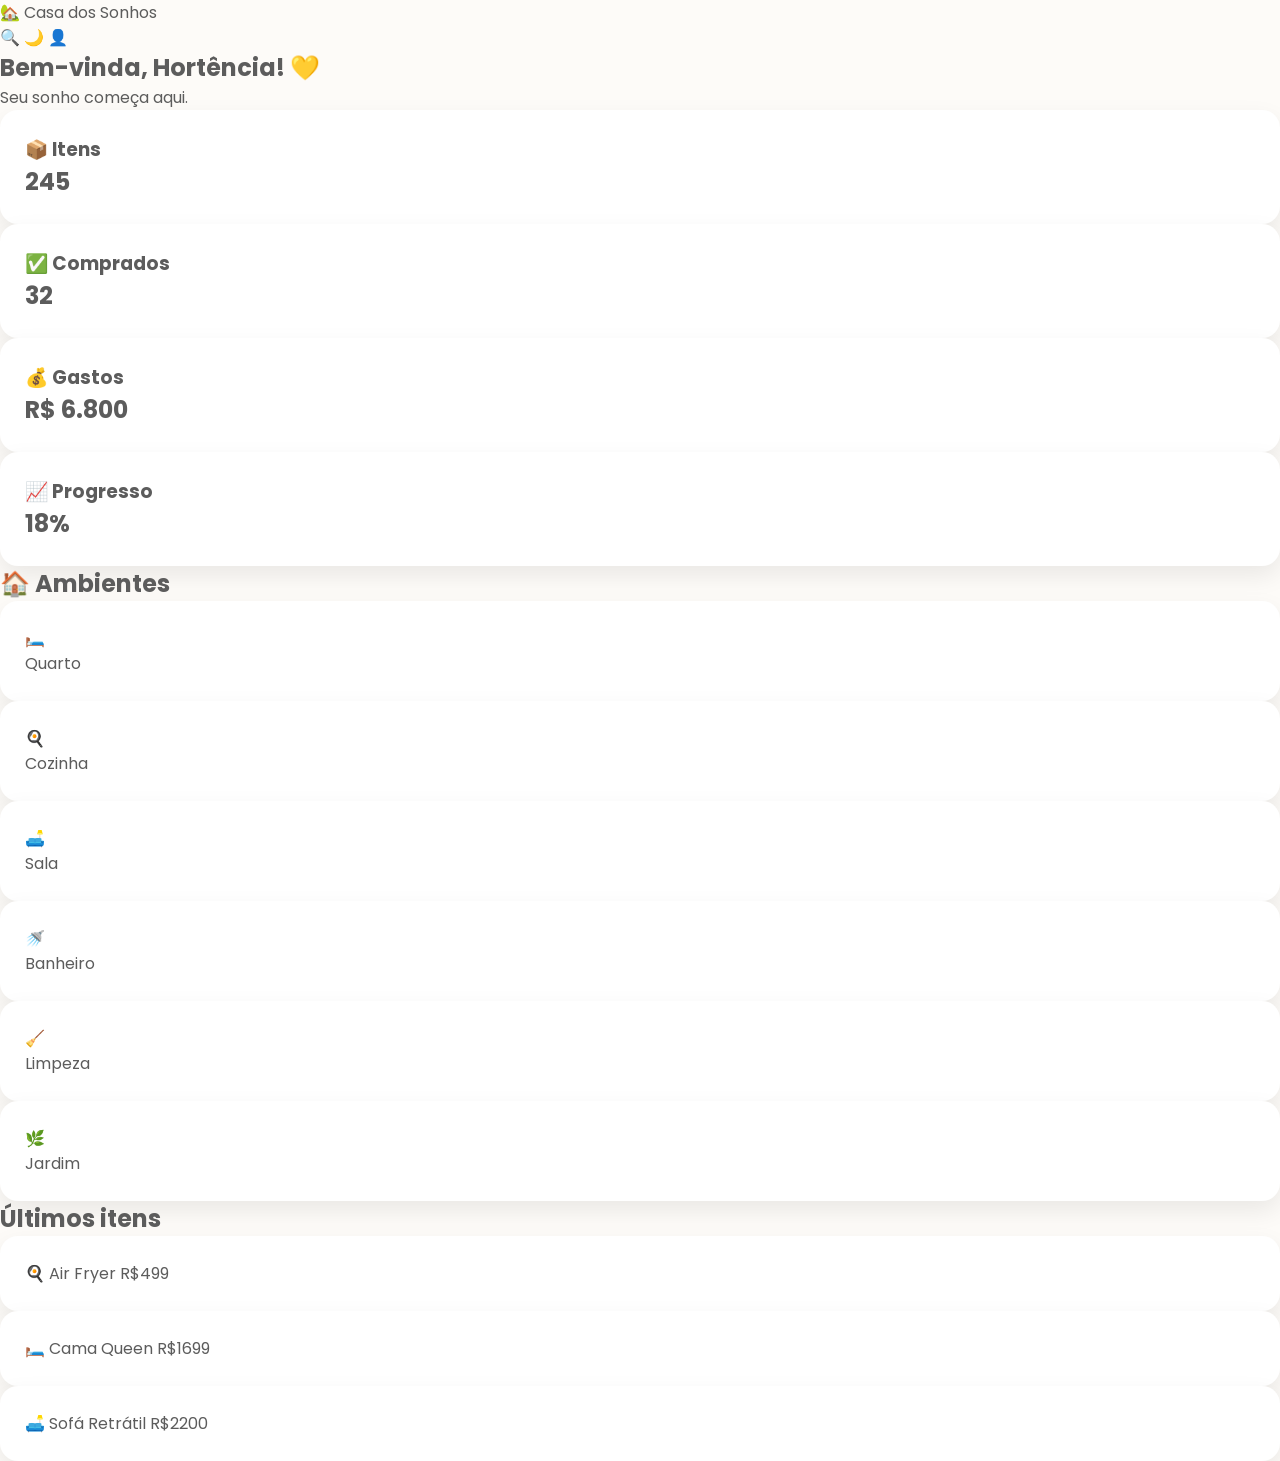
==== dashboard.html @ 47ca69b4 "Create dashboard.html" ====
<!DOCTYPE html>
<html lang="pt-BR">

<head>

<meta charset="UTF-8">

<meta name="viewport" content="width=device-width, initial-scale=1.0">

<title>Dashboard | Casa dos Sonhos</title>

<link rel="preconnect" href="https://fonts.googleapis.com">

<link rel="preconnect" href="https://fonts.gstatic.com" crossorigin>

<link href="https://fonts.googleapis.com/css2?family=Playfair+Display:wght@700&family=Poppins:wght@300;400;500;600&display=swap" rel="stylesheet">

<link rel="stylesheet" href="css/variables.css">
<link rel="stylesheet" href="css/style.css">
<link rel="stylesheet" href="css/components.css">

</head>

<body>

<header class="topo">

<div class="logo">

🏡 <span>Casa dos Sonhos</span>

</div>

<nav>

🔍

🌙

👤

</nav>

</header>

<main class="dashboard">

<section class="boas-vindas">

<h2>Bem-vinda, Hortência! 💛</h2>

<p>Seu sonho começa aqui.</p>

</section>

<section class="cards">

<div class="card">

<h3>📦 Itens</h3>

<h1>245</h1>

</div>

<div class="card">

<h3>✅ Comprados</h3>

<h1>32</h1>

</div>

<div class="card">

<h3>💰 Gastos</h3>

<h1>R$ 6.800</h1>

</div>

<div class="card">

<h3>📈 Progresso</h3>

<h1>18%</h1>

</div>

</section>

<section class="categorias">

<h2>🏠 Ambientes</h2>

<div class="grid">

<div class="card">🛏️<br>Quarto</div>

<div class="card">🍳<br>Cozinha</div>

<div class="card">🛋️<br>Sala</div>

<div class="card">🚿<br>Banheiro</div>

<div class="card">🧹<br>Limpeza</div>

<div class="card">🌿<br>Jardim</div>

</div>

</section>

<section class="ultimos">

<h2>Últimos itens</h2>

<div class="card">

🍳 Air Fryer

<span>R$499</span>

</div>

<div class="card">

🛏️ Cama Queen

<span>R$1699</span>

</div>

<div class="card">

🛋️ Sofá Retrátil

<span>R$2200</span>

</div>

</section>

</main>

<script src="js/app.js"></script>

</body>

</html>
---- css/variables.css ----
:root {

    /* Cores */
    --white: #FFFFFF;
    --background: #FDFBF8;
    --cream: #F8F5F0;
    --beige: #E8DDCF;
    --gold: #C9A227;
    --gold-dark: #B28D19;
    --gray: #5C5C5C;
    --gray-light: #A5A5A5;
    --border: #E8E2D8;

    /* Fontes */
    --title-font: "Playfair Display", serif;
    --text-font: "Poppins", sans-serif;

    /* Tamanhos */
    --radius: 18px;
    --transition: .3s;

}
---- css/style.css ----
*{
    margin:0;
    padding:0;
    box-sizing:border-box;
}

body{

    background:var(--background);

    color:var(--gray);

    font-family:var(--text-font);

}

.container{

    width:90%;
    max-width:1200px;
    margin:auto;

}

.header{

    background:white;

    padding:40px 0;

    border-bottom:1px solid var(--border);

    text-align:center;

}

.header h1{

    font-family:var(--title-font);

    color:var(--gold);

    font-size:3rem;

}

.header p{

    margin-top:10px;

    color:#777;

}

.hero{

    text-align:center;

    margin-top:120px;

}

.hero h2{

    font-family:var(--title-font);

    font-size:2.5rem;

    margin-bottom:20px;

}

.hero p{

    max-width:700px;

    margin:auto;

    line-height:1.8;

    margin-bottom:40px;

}

button{

    background:var(--gold);

    color:white;

    border:none;

    padding:18px 40px;

    border-radius:40px;

    cursor:pointer;

    font-size:16px;

    transition:.3s;

}

button:hover{

    background:var(--gold-dark);

    transform:translateY(-3px);

}
---- css/components.css ----
.card{

    background:white;

    border-radius:18px;

    padding:25px;

    box-shadow:0 10px 25px rgba(0,0,0,.08);

}
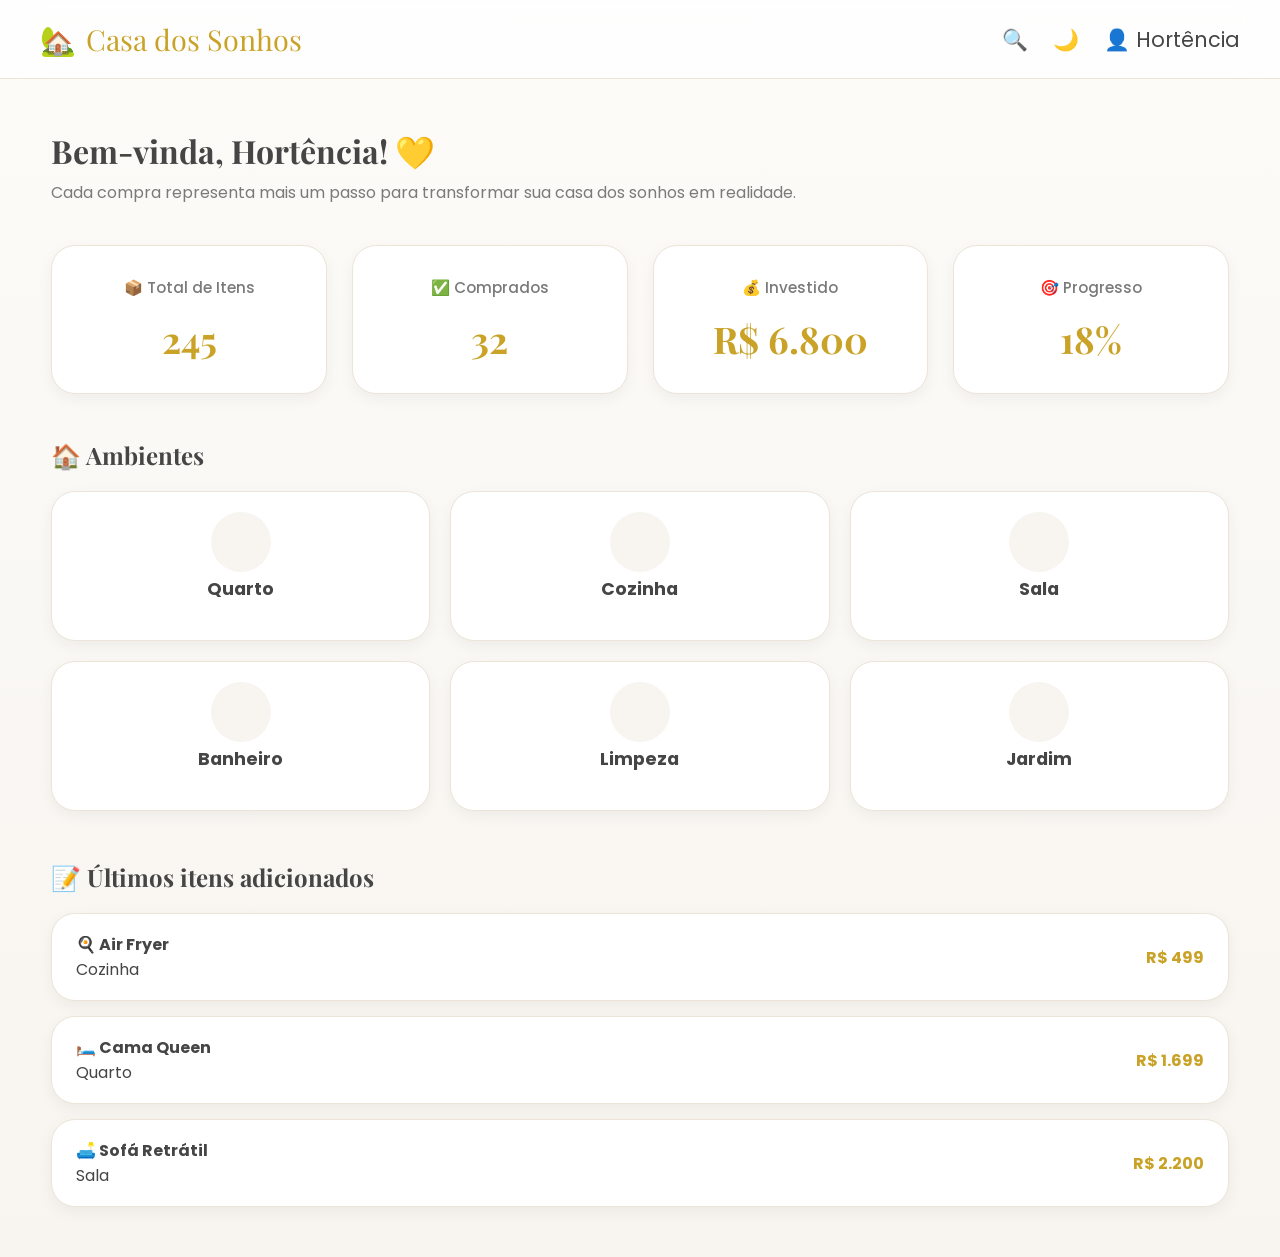
==== commit a70fcca5: "Update dashboard.html" ====
--- a/dashboard.html
+++ b/dashboard.html
@@ -3,21 +3,19 @@
 
 <head>
 
-<meta charset="UTF-8">
+    <meta charset="UTF-8">
+    <meta name="viewport" content="width=device-width, initial-scale=1.0">
 
-<meta name="viewport" content="width=device-width, initial-scale=1.0">
+    <title>Dashboard | Casa dos Sonhos</title>
 
-<title>Dashboard | Casa dos Sonhos</title>
+    <link rel="preconnect" href="https://fonts.googleapis.com">
+    <link rel="preconnect" href="https://fonts.gstatic.com" crossorigin>
 
-<link rel="preconnect" href="https://fonts.googleapis.com">
+    <link href="https://fonts.googleapis.com/css2?family=Playfair+Display:wght@700&family=Poppins:wght@300;400;500;600&display=swap" rel="stylesheet">
 
-<link rel="preconnect" href="https://fonts.gstatic.com" crossorigin>
-
-<link href="https://fonts.googleapis.com/css2?family=Playfair+Display:wght@700&family=Poppins:wght@300;400;500;600&display=swap" rel="stylesheet">
-
-<link rel="stylesheet" href="css/variables.css">
-<link rel="stylesheet" href="css/style.css">
-<link rel="stylesheet" href="css/components.css">
+    <link rel="stylesheet" href="css/variables.css">
+    <link rel="stylesheet" href="css/style.css">
+    <link rel="stylesheet" href="css/components.css">
 
 </head>
 
@@ -25,121 +23,166 @@
 
 <header class="topo">
 
-<div class="logo">
+    <div class="logo">
+        🏡 <span>Casa dos Sonhos</span>
+    </div>
 
-🏡 <span>Casa dos Sonhos</span>
+    <nav>
 
-</div>
+        <div class="icone">🔍</div>
 
-<nav>
+        <div class="icone">🌙</div>
 
-🔍
+        <div class="perfil">
+            👤
+            <span>Hortência</span>
+        </div>
 
-🌙
-
-👤
-
-</nav>
+    </nav>
 
 </header>
 
 <main class="dashboard">
 
-<section class="boas-vindas">
+    <section class="boas-vindas">
 
-<h2>Bem-vinda, Hortência! 💛</h2>
+        <h2>Bem-vinda, Hortência! 💛</h2>
 
-<p>Seu sonho começa aqui.</p>
+        <p>
+            Cada compra representa mais um passo para transformar sua casa dos sonhos em realidade.
+        </p>
 
-</section>
+    </section>
 
-<section class="cards">
+    <section class="cards">
 
-<div class="card">
+        <div class="card">
 
-<h3>📦 Itens</h3>
+            <h3>📦 Total de Itens</h3>
 
-<h1>245</h1>
+            <h1>245</h1>
 
-</div>
+        </div>
 
-<div class="card">
+        <div class="card">
 
-<h3>✅ Comprados</h3>
+            <h3>✅ Comprados</h3>
 
-<h1>32</h1>
+            <h1>32</h1>
 
-</div>
+        </div>
 
-<div class="card">
+        <div class="card">
 
-<h3>💰 Gastos</h3>
+            <h3>💰 Investido</h3>
 
-<h1>R$ 6.800</h1>
+            <h1>R$ 6.800</h1>
 
-</div>
+        </div>
 
-<div class="card">
+        <div class="card">
 
-<h3>📈 Progresso</h3>
+            <h3>🎯 Progresso</h3>
 
-<h1>18%</h1>
+            <h1>18%</h1>
 
-</div>
+            <div class="barra">
 
-</section>
+                <div class="barra-fill" style="width:18%;"></div>
 
-<section class="categorias">
+            </div>
 
-<h2>🏠 Ambientes</h2>
+        </div>
 
-<div class="grid">
+    </section>
 
-<div class="card">🛏️<br>Quarto</div>
+    <section class="categorias">
 
-<div class="card">🍳<br>Cozinha</div>
+        <h2>🏠 Ambientes</h2>
 
-<div class="card">🛋️<br>Sala</div>
+        <div class="grid">
 
-<div class="card">🚿<br>Banheiro</div>
+            <div class="card">
+                🛏️
+                <strong>Quarto</strong>
+            </div>
 
-<div class="card">🧹<br>Limpeza</div>
+            <div class="card">
+                🍳
+                <strong>Cozinha</strong>
+            </div>
 
-<div class="card">🌿<br>Jardim</div>
+            <div class="card">
+                🛋️
+                <strong>Sala</strong>
+            </div>
 
-</div>
+            <div class="card">
+                🚿
+                <strong>Banheiro</strong>
+            </div>
 
-</section>
+            <div class="card">
+                🧹
+                <strong>Limpeza</strong>
+            </div>
 
-<section class="ultimos">
+            <div class="card">
+                🌿
+                <strong>Jardim</strong>
+            </div>
 
-<h2>Últimos itens</h2>
+        </div>
 
-<div class="card">
+    </section>
 
-🍳 Air Fryer
+    <section class="ultimos">
 
-<span>R$499</span>
+        <h2>📝 Últimos itens adicionados</h2>
 
-</div>
+        <div class="card">
 
-<div class="card">
+            <div>
 
-🛏️ Cama Queen
+                <strong>🍳 Air Fryer</strong>
 
-<span>R$1699</span>
+                <p>Cozinha</p>
 
-</div>
+            </div>
 
-<div class="card">
+            <span>R$ 499</span>
 
-🛋️ Sofá Retrátil
+        </div>
 
-<span>R$2200</span>
+        <div class="card">
 
-</div>
+            <div>
 
-</section>
+                <strong>🛏️ Cama Queen</strong>
+
+                <p>Quarto</p>
+
+            </div>
+
+            <span>R$ 1.699</span>
+
+        </div>
+
+        <div class="card">
+
+            <div>
+
+                <strong>🛋️ Sofá Retrátil</strong>
+
+                <p>Sala</p>
+
+            </div>
+
+            <span>R$ 2.200</span>
+
+        </div>
+
+    </section>
 
 </main>
 
--- a/css/variables.css
+++ b/css/variables.css
@@ -1,22 +1,48 @@
 :root {
 
-    /* Cores */
-    --white: #FFFFFF;
-    --background: #FDFBF8;
-    --cream: #F8F5F0;
+    /* ========= CORES PRINCIPAIS ========= */
+
+    --background: #F8F5F0;
+    --surface: #FFFFFF;
+    --surface-light: #FCFAF7;
+
     --beige: #E8DDCF;
+    --beige-dark: #D9CBB9;
+
     --gold: #C9A227;
+    --gold-light: #E2C96E;
     --gold-dark: #B28D19;
-    --gray: #5C5C5C;
-    --gray-light: #A5A5A5;
-    --border: #E8E2D8;
 
-    /* Fontes */
+    --text: #454545;
+    --text-light: #7A7A7A;
+
+    --border: #ECE4D8;
+
+    --success: #72B37E;
+    --danger: #D96C6C;
+
+    /* ========= FONTES ========= */
+
     --title-font: "Playfair Display", serif;
     --text-font: "Poppins", sans-serif;
 
-    /* Tamanhos */
+    /* ========= BORDAS ========= */
+
+    --radius-sm: 12px;
     --radius: 18px;
-    --transition: .3s;
+    --radius-lg: 24px;
+    --radius-xl: 32px;
+
+    /* ========= SOMBRAS ========= */
+
+    --shadow-sm: 0 5px 15px rgba(0,0,0,.05);
+
+    --shadow-md: 0 10px 30px rgba(0,0,0,.06);
+
+    --shadow-lg: 0 20px 40px rgba(0,0,0,.08);
+
+    /* ========= TRANSIÇÕES ========= */
+
+    --transition: .30s ease;
 
 }
--- a/css/style.css
+++ b/css/style.css
@@ -1,35 +1,119 @@
+/* ===========================
+   RESET
+=========================== */
+
 *{
     margin:0;
     padding:0;
     box-sizing:border-box;
 }
 
+html{
+    scroll-behavior:smooth;
+}
+
 body{
 
-    background:var(--background);
-
-    color:var(--gray);
+    background:linear-gradient(
+        180deg,
+        #FCFBF8 0%,
+        #F8F5F0 100%
+    );
+
+    color:var(--text);
 
     font-family:var(--text-font);
 
-}
+    min-height:100vh;
+
+}
+
+/* ===========================
+   CONTAINER
+=========================== */
 
 .container{
 
-    width:90%;
-    max-width:1200px;
+    width:min(92%,1280px);
+
     margin:auto;
 
 }
 
+/* ===========================
+   LINKS
+=========================== */
+
+a{
+
+    color:inherit;
+
+    text-decoration:none;
+
+}
+
+/* ===========================
+   BOTÕES
+=========================== */
+
+button,
+.btn{
+
+    display:inline-flex;
+
+    align-items:center;
+
+    justify-content:center;
+
+    gap:10px;
+
+    background:var(--gold);
+
+    color:white;
+
+    border:none;
+
+    border-radius:999px;
+
+    padding:16px 32px;
+
+    cursor:pointer;
+
+    font-size:15px;
+
+    font-weight:600;
+
+    transition:var(--transition);
+
+    box-shadow:var(--shadow-sm);
+
+}
+
+button:hover,
+.btn:hover{
+
+    background:var(--gold-dark);
+
+    transform:translateY(-3px);
+
+    box-shadow:var(--shadow-md);
+
+}
+
+/* ===========================
+   HEADER DA LANDING PAGE
+=========================== */
+
 .header{
 
-    background:white;
-
-    padding:40px 0;
+    background:rgba(255,255,255,.80);
+
+    backdrop-filter:blur(12px);
 
     border-bottom:1px solid var(--border);
 
+    padding:35px 0;
+
     text-align:center;
 
 }
@@ -42,21 +126,25 @@
 
     font-size:3rem;
 
+    margin-bottom:10px;
+
 }
 
 .header p{
 
-    margin-top:10px;
-
-    color:#777;
-
-}
+    color:var(--text-light);
+
+}
+
+/* ===========================
+   HERO
+=========================== */
 
 .hero{
 
     text-align:center;
 
-    margin-top:120px;
+    padding:120px 0;
 
 }
 
@@ -64,7 +152,7 @@
 
     font-family:var(--title-font);
 
-    font-size:2.5rem;
+    font-size:2.8rem;
 
     margin-bottom:20px;
 
@@ -74,38 +162,176 @@
 
     max-width:700px;
 
-    margin:auto;
+    margin:0 auto 40px;
 
     line-height:1.8;
 
+    color:var(--text-light);
+
+}
+
+/* ===========================
+   DASHBOARD
+=========================== */
+
+.topo{
+
+    position:sticky;
+
+    top:0;
+
+    display:flex;
+
+    justify-content:space-between;
+
+    align-items:center;
+
+    padding:20px 40px;
+
+    background:rgba(255,255,255,.80);
+
+    backdrop-filter:blur(18px);
+
+    border-bottom:1px solid var(--border);
+
+    z-index:999;
+
+}
+
+.logo{
+
+    display:flex;
+
+    align-items:center;
+
+    gap:10px;
+
+    font-family:var(--title-font);
+
+    font-size:1.8rem;
+
+    color:var(--gold);
+
+}
+
+nav{
+
+    display:flex;
+
+    align-items:center;
+
+    gap:25px;
+
+    font-size:1.3rem;
+
+}
+
+.dashboard{
+
+    width:min(92%,1300px);
+
+    margin:50px auto;
+
+}
+
+.boas-vindas{
+
     margin-bottom:40px;
 
 }
 
-button{
-
-    background:var(--gold);
-
-    color:white;
-
-    border:none;
-
-    padding:18px 40px;
-
-    border-radius:40px;
+.boas-vindas h2{
+
+    font-size:2rem;
+
+    margin-bottom:8px;
+
+}
+
+.boas-vindas p{
+
+    color:var(--text-light);
+
+}
+
+/* ===========================
+   CARDS ESTATÍSTICAS
+=========================== */
+
+.cards{
+
+    display:grid;
+
+    grid-template-columns:repeat(4,1fr);
+
+    gap:25px;
+
+    margin-bottom:45px;
+
+}
+
+/* ===========================
+   AMBIENTES
+=========================== */
+
+.categorias{
+
+    margin-bottom:50px;
+
+}
+
+.grid{
+
+    display:grid;
+
+    grid-template-columns:repeat(3,1fr);
+
+    gap:20px;
+
+    margin-top:20px;
+
+}
+
+.grid .card{
+
+    text-align:center;
+
+    font-size:1.2rem;
 
     cursor:pointer;
 
-    font-size:16px;
-
-    transition:.3s;
-
-}
-
-button:hover{
-
-    background:var(--gold-dark);
-
-    transform:translateY(-3px);
-
-}
+    transition:var(--transition);
+
+}
+
+.grid .card:hover{
+
+    transform:translateY(-6px);
+
+}
+
+/* ===========================
+   ÚLTIMOS ITENS
+=========================== */
+
+.ultimos{
+
+    margin-top:30px;
+
+}
+
+.ultimos h2{
+
+    margin-bottom:20px;
+
+}
+
+.ultimos .card{
+
+    display:flex;
+
+    justify-content:space-between;
+
+    align-items:center;
+
+}
--- a/css/components.css
+++ b/css/components.css
@@ -1,11 +1,185 @@
+/* ===========================
+   CARD PADRÃO
+=========================== */
+
 .card{
 
-    background:white;
+    background:var(--surface);
 
-    border-radius:18px;
+    border:1px solid var(--border);
 
-    padding:25px;
+    border-radius:var(--radius-lg);
 
-    box-shadow:0 10px 25px rgba(0,0,0,.08);
+    padding:24px;
+
+    box-shadow:var(--shadow-sm);
+
+    transition:all .35s ease;
 
 }
+
+/* ===========================
+   HOVER
+=========================== */
+
+.card:hover{
+
+    transform:translateY(-6px);
+
+    box-shadow:var(--shadow-lg);
+
+    border-color:#E2D7C6;
+
+}
+
+/* ===========================
+   CARDS DO TOPO
+=========================== */
+
+.cards .card{
+
+    text-align:center;
+
+    padding:30px 20px;
+
+}
+
+.cards .card h3{
+
+    font-size:.95rem;
+
+    color:var(--text-light);
+
+    font-weight:500;
+
+    margin-bottom:15px;
+
+}
+
+.cards .card h1{
+
+    font-size:2.3rem;
+
+    font-weight:700;
+
+    color:var(--gold);
+
+    font-family:var(--title-font);
+
+}
+
+/* ===========================
+   AMBIENTES
+=========================== */
+
+.grid .card{
+
+    display:flex;
+
+    flex-direction:column;
+
+    justify-content:center;
+
+    align-items:center;
+
+    min-height:150px;
+
+    gap:15px;
+
+}
+
+.grid .card{
+
+    font-size:1.1rem;
+
+    font-weight:600;
+
+}
+
+.grid .card:hover{
+
+    background:#FFFCF8;
+
+}
+
+/* Emoji */
+
+.grid .card{
+
+    position:relative;
+
+}
+
+.grid .card::before{
+
+    content:"";
+
+    position:absolute;
+
+    width:60px;
+
+    height:60px;
+
+    background:#F8F5F0;
+
+    border-radius:50%;
+
+    top:20px;
+
+    left:50%;
+
+    transform:translateX(-50%);
+
+    z-index:0;
+
+}
+
+.grid .card{
+
+    overflow:hidden;
+
+}
+
+.grid .card{
+
+    line-height:1.8;
+
+}
+
+/* ===========================
+   ÚLTIMOS ITENS
+=========================== */
+
+.ultimos .card{
+
+    align-items:center;
+
+    padding:18px 24px;
+
+    margin-bottom:15px;
+
+}
+
+.ultimos .card span{
+
+    color:var(--gold);
+
+    font-weight:700;
+
+    font-size:1rem;
+
+}
+
+/* ===========================
+   TÍTULOS
+=========================== */
+
+h2{
+
+    font-family:var(--title-font);
+
+    font-weight:700;
+
+    margin-bottom:20px;
+
+}
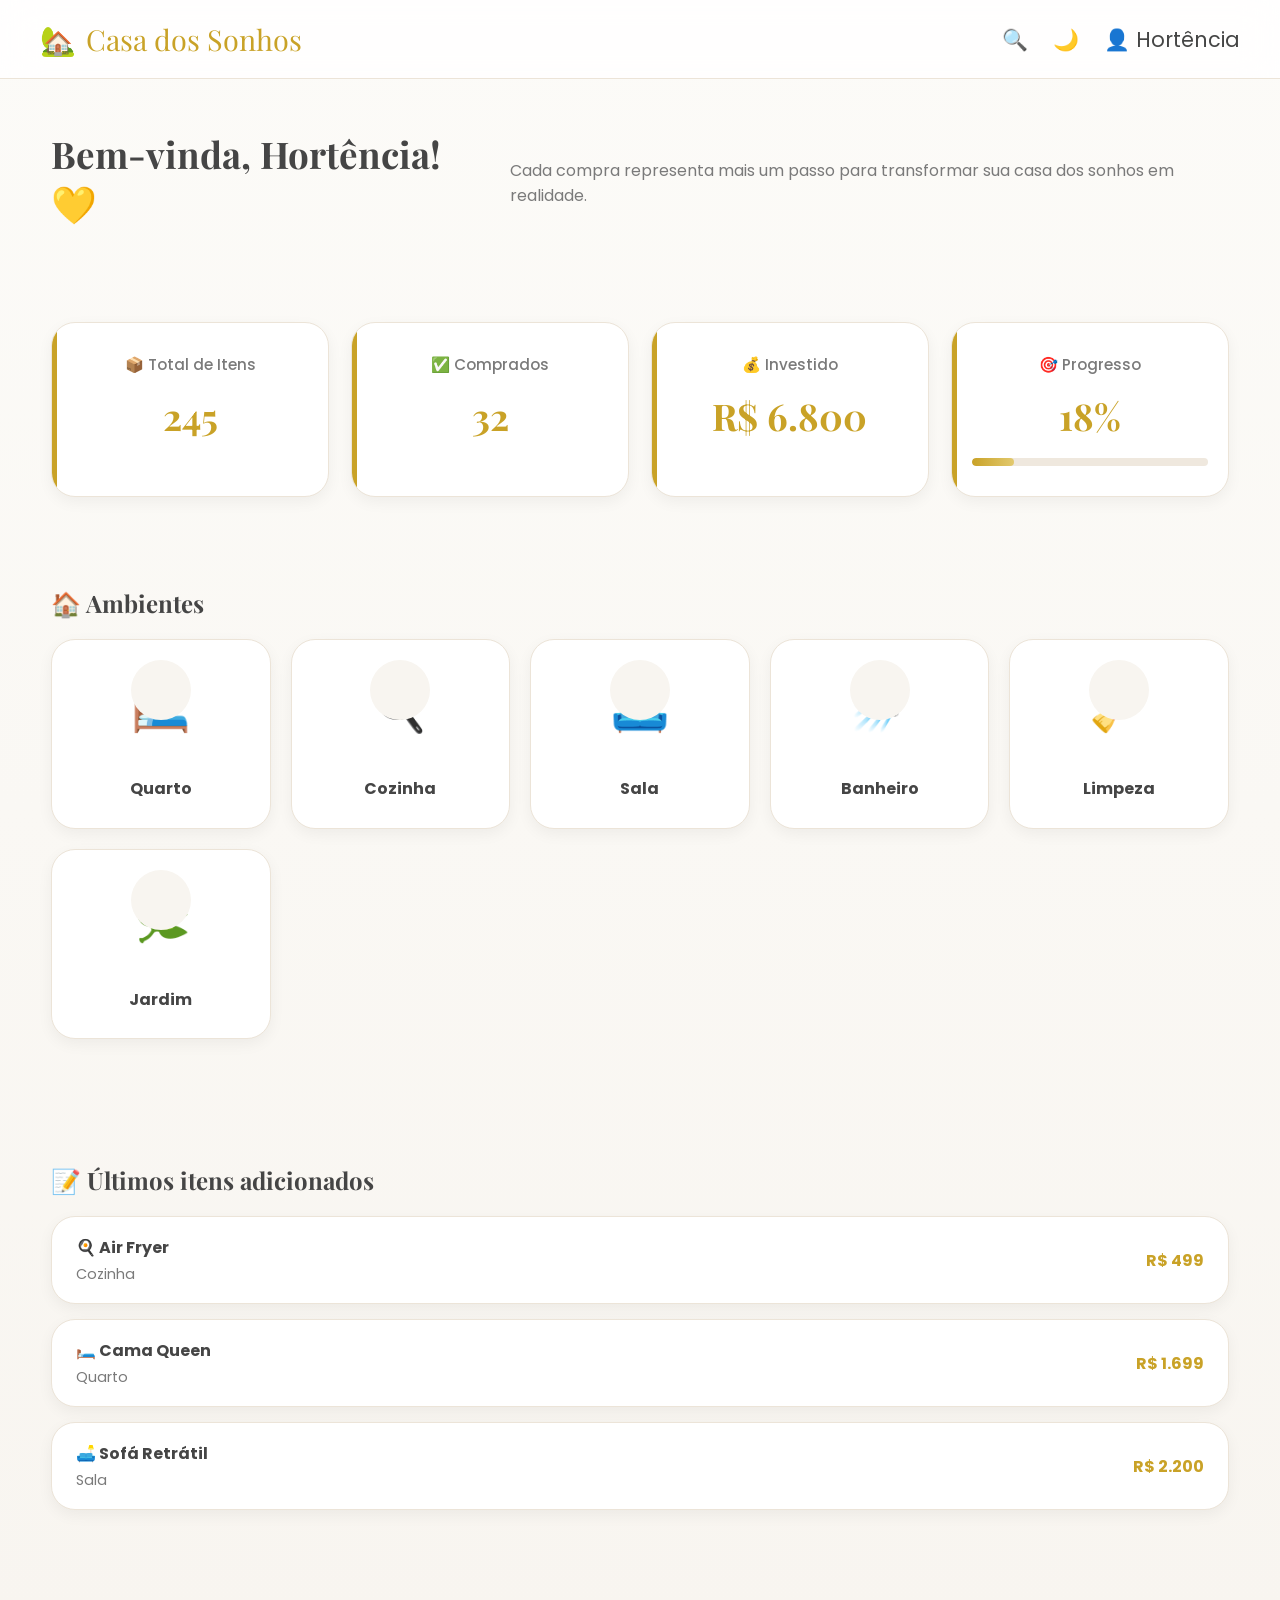
==== commit 6777d3a2: "Update dashboard.html" ====
--- a/dashboard.html
+++ b/dashboard.html
@@ -16,7 +16,7 @@
     <link rel="stylesheet" href="css/variables.css">
     <link rel="stylesheet" href="css/style.css">
     <link rel="stylesheet" href="css/components.css">
-
+    <link rel="stylesheet" href="css/dashboard.css">
 </head>
 
 <body>
--- a/css/dashboard.css
+++ b/css/dashboard.css
@@ -0,0 +1,241 @@
+/* ==========================================
+   DASHBOARD
+========================================== */
+
+.dashboard{
+
+    display:flex;
+
+    flex-direction:column;
+
+    gap:45px;
+
+}
+
+/* ==========================================
+   TOPO
+========================================== */
+
+.boas-vindas{
+
+    display:flex;
+
+    justify-content:space-between;
+
+    align-items:center;
+
+    gap:30px;
+
+}
+
+.boas-vindas h2{
+
+    font-size:2.3rem;
+
+    color:var(--text);
+
+    margin-bottom:10px;
+
+}
+
+.boas-vindas p{
+
+    color:var(--text-light);
+
+    font-size:1rem;
+
+}
+
+/* ==========================================
+   CARDS
+========================================== */
+
+.cards{
+
+    display:grid;
+
+    grid-template-columns:repeat(4,1fr);
+
+    gap:22px;
+
+}
+
+.cards .card{
+
+    position:relative;
+
+    overflow:hidden;
+
+}
+
+.cards .card::before{
+
+    content:"";
+
+    position:absolute;
+
+    left:0;
+
+    top:0;
+
+    width:5px;
+
+    height:100%;
+
+    background:var(--gold);
+
+}
+
+.cards h1{
+
+    margin-top:8px;
+
+}
+
+/* ==========================================
+   BARRA DE PROGRESSO
+========================================== */
+
+.barra{
+
+    width:100%;
+
+    height:8px;
+
+    background:#EFE8DE;
+
+    border-radius:30px;
+
+    margin-top:18px;
+
+    overflow:hidden;
+
+}
+
+.barra-fill{
+
+    width:18%;
+
+    height:100%;
+
+    background:linear-gradient(
+        90deg,
+        var(--gold),
+        var(--gold-light)
+    );
+
+    border-radius:30px;
+
+    transition:1.2s;
+
+}
+
+/* ==========================================
+   AMBIENTES
+========================================== */
+
+.grid{
+
+    grid-template-columns:repeat(auto-fit,minmax(180px,1fr));
+
+}
+
+.grid .card{
+
+    min-height:170px;
+
+    font-size:1.15rem;
+
+}
+
+.grid .card strong{
+
+    margin-top:10px;
+
+    font-size:1rem;
+
+}
+
+/* Emoji */
+
+.grid .card{
+
+    font-size:3rem;
+
+}
+
+/* ==========================================
+   ÚLTIMOS ITENS
+========================================== */
+
+.ultimos{
+
+    margin-bottom:40px;
+
+}
+
+.ultimos .card{
+
+    transition:.3s;
+
+}
+
+.ultimos .card:hover{
+
+    transform:translateX(8px);
+
+}
+
+.ultimos strong{
+
+    font-size:1rem;
+
+}
+
+.ultimos p{
+
+    margin-top:4px;
+
+    color:var(--text-light);
+
+    font-size:.9rem;
+
+}
+
+/* Valor */
+
+.ultimos span{
+
+    font-size:1rem;
+
+}
+
+/* ==========================================
+   ANIMAÇÃO
+========================================== */
+
+.card{
+
+    animation:fadeUp .6s ease both;
+
+}
+
+@keyframes fadeUp{
+
+    from{
+
+        opacity:0;
+
+        transform:translateY(25px);
+
+    }
+
+    to{
+
+        opacity:1;
+
+        transform:translateY(0);
+
+    }
+
+}
